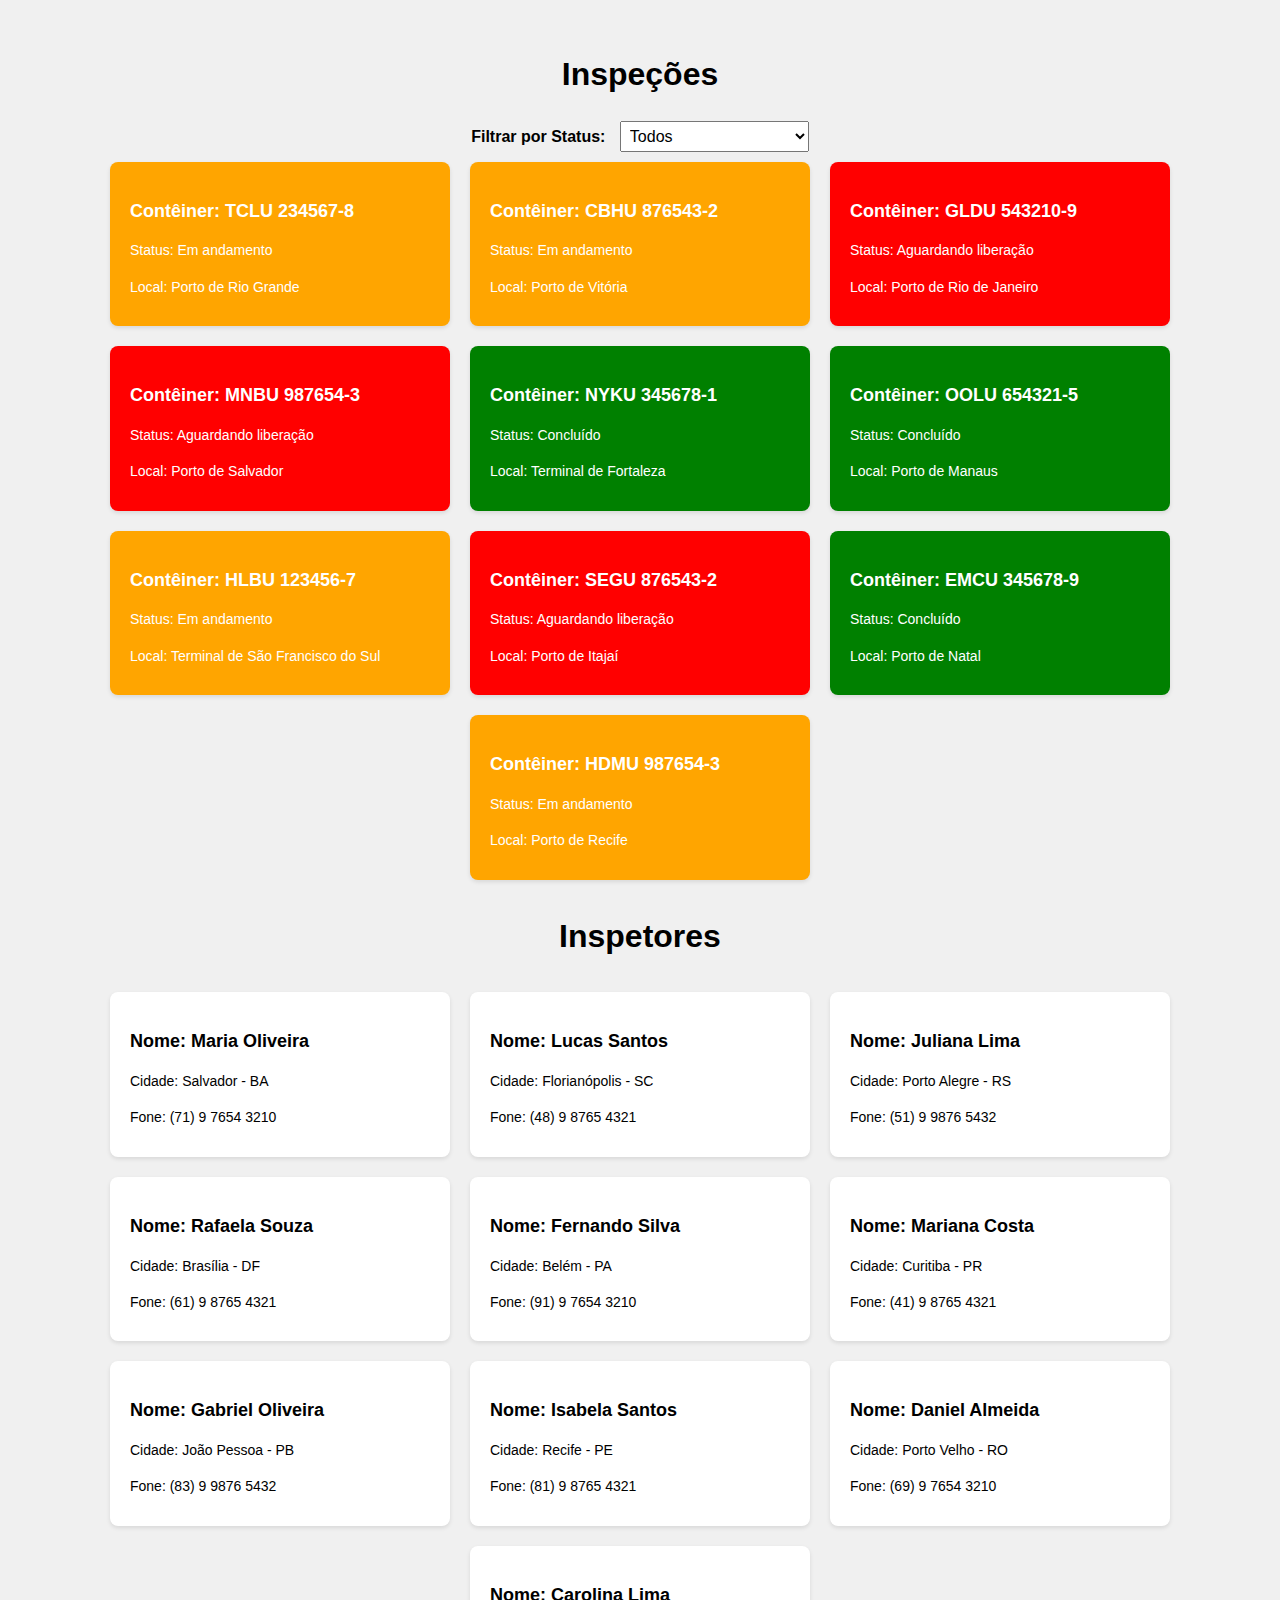
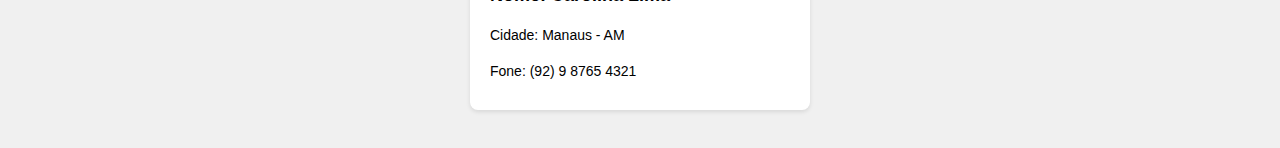
==== index.html @ 9f49e314 "commit 1" ====
<!DOCTYPE html>
<html lang="en">
  <head>
    <meta charset="UTF-8" />
    <meta name="viewport" content="width=device-width, initial-scale=1.0" />
    <title>Local API Example</title>
    <link rel="stylesheet" href="styles.css" />
  </head>
  <body>
    <h1>Inspeções</h1>
    <div>
      <label for="status-filter">Filtrar por Status:</label>
      <select id="status-filter">
        <option value="all">Todos</option>
        <option value="Concluído">Concluído</option>
        <option value="Em andamento">Em andamento</option>
        <option value="Aguardando liberação">Aguardando liberação</option>
      </select>
    </div>
    <ul id="inspections-list"></ul>
    <h1>Inspetores</h1>
    <ul id="inspectors-list"></ul>
    <script src="js/main.js" type="module"></script>
  </body>
</html>
---- styles.css ----
/* Estilo básico para o corpo da página */
body {
  font-family: Arial, sans-serif;
  line-height: 1.6;
  background-color: #f0f0f0;
  padding: 20px;
  display: flex;
  flex-direction: column;
  align-items: center;
}

/* Estilo para os títulos */
h1 {
  text-align: center;
  margin-bottom: 20px;
}

/* Estilo para o seletor de filtro */
label {
  font-weight: bold;
  margin-right: 10px;
}

#status-filter {
  padding: 5px;
  font-size: 16px;
}

/* Estilo para as listas de inspeções e inspetores */
ul {
  list-style-type: none;
  padding: 0;
  margin: 0;
  display: flex;
  flex-wrap: wrap;
  justify-content: center;
}

/* Estilo para cada card */
.card {
  background-color: #fff;
  border-radius: 8px;
  box-shadow: 0 2px 4px rgba(0, 0, 0, 0.1);
  margin: 10px;
  padding: 20px;
  width: 300px;
}

/* Estilo para o título do card */
.card h2 {
  font-size: 18px;
  margin-bottom: 10px;
}

/* Estilo para os parágrafos dentro do card */
.card p {
  font-size: 14px;
  margin-bottom: 8px;
}

/* Estilos específicos para os diferentes status */
.card.completed {
  border-left: 5px solid green;
}

.card.in-progress {
  border-left: 5px solid orange;
}

.card.pending {
  border-left: 5px solid red;
}

.card.unknown {
  border-left: 5px solid gray;
}

/* Estilo para o corpo da página quando a largura é menor */
@media screen and (max-width: 600px) {
  body {
    padding: 10px;
  }

  .card {
    width: 100%;
    margin: 10px 0;
  }
}
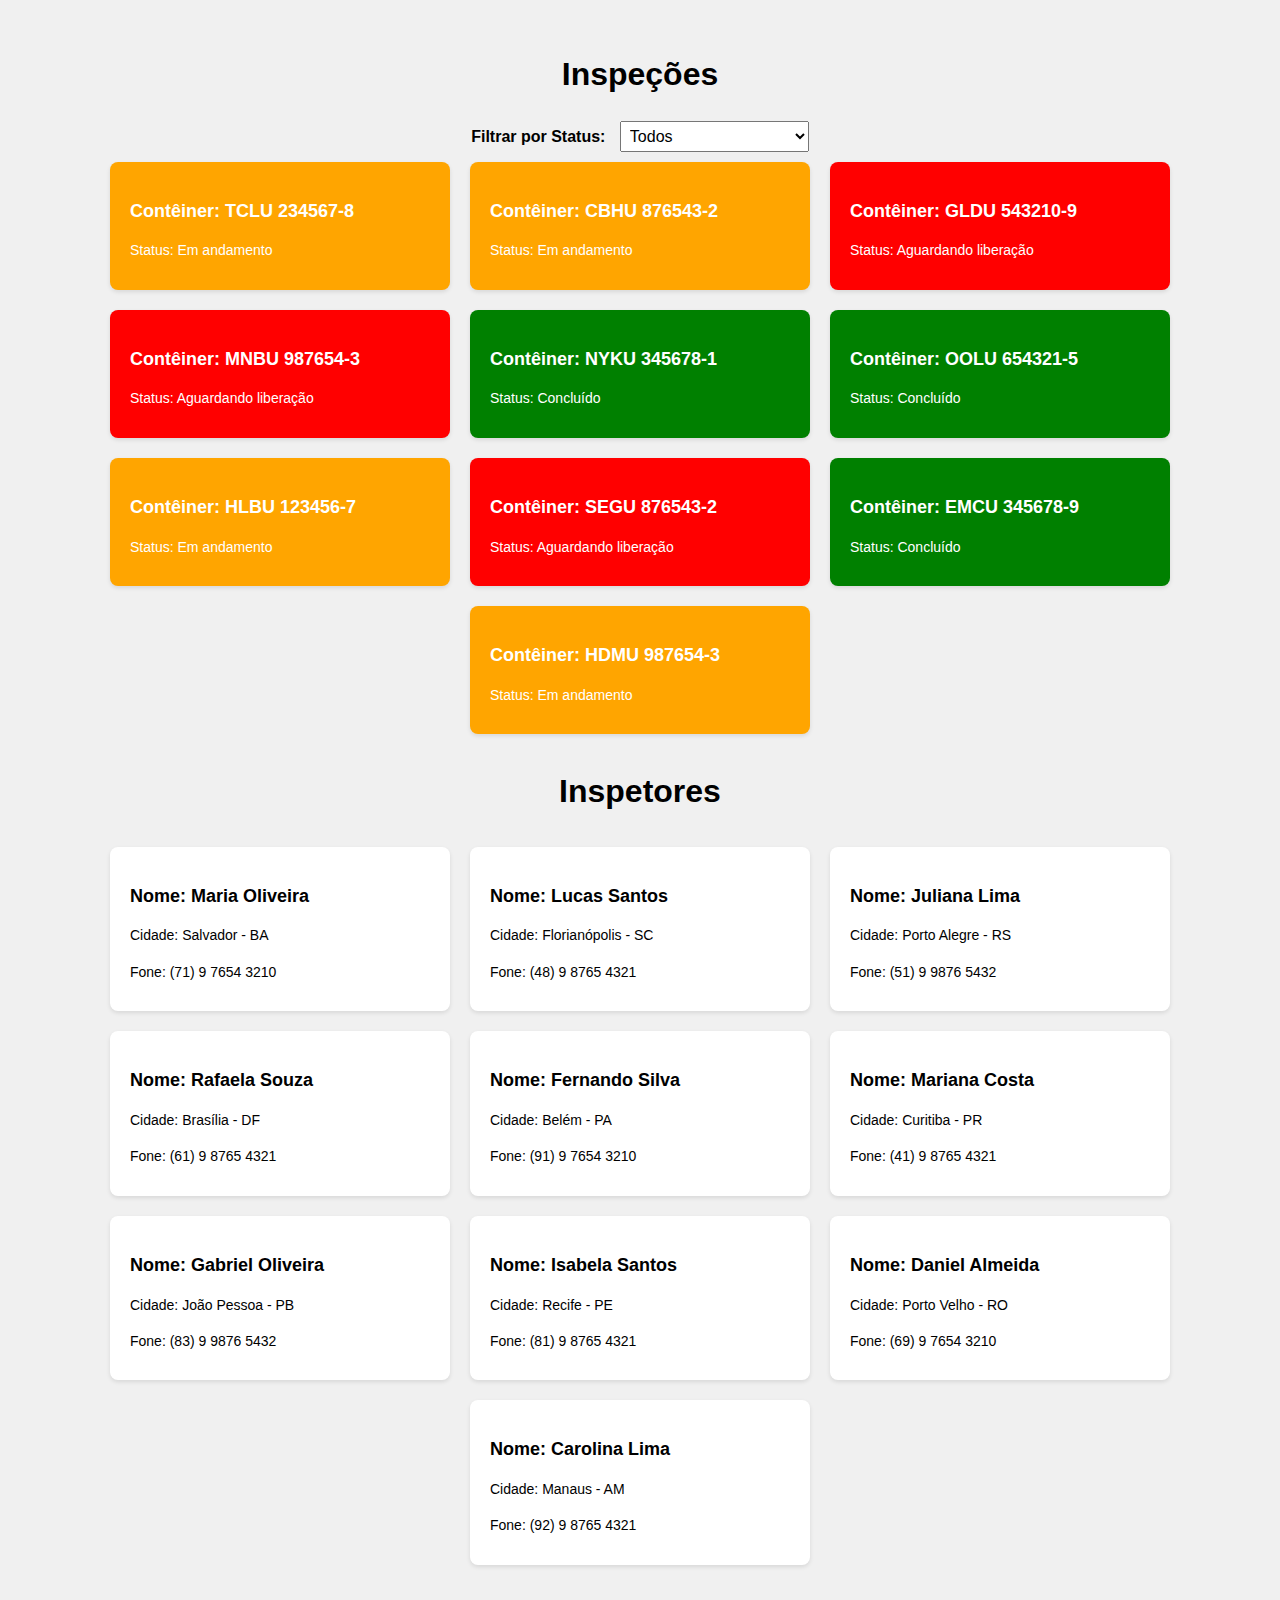
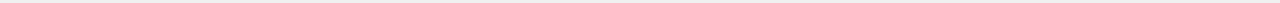
==== commit f5cd0b3d: "commit" ====
--- a/index.html
+++ b/index.html
@@ -4,7 +4,7 @@
     <meta charset="UTF-8" />
     <meta name="viewport" content="width=device-width, initial-scale=1.0" />
     <title>Local API Example</title>
-    <link rel="stylesheet" href="styles.css" />
+    <link rel="stylesheet" href="/styles/styles.css" />
   </head>
   <body>
     <h1>Inspeções</h1>
--- a/styles/styles.css
+++ b/styles/styles.css
@@ -0,0 +1,98 @@
+/* Estilo básico para o corpo da página */
+body {
+  font-family: Arial, sans-serif;
+  line-height: 1.6;
+  background-color: #f0f0f0;
+  padding: 20px;
+  display: flex;
+  flex-direction: column;
+  align-items: center;
+}
+
+/* Estilo para os títulos */
+h1 {
+  text-align: center;
+  margin-bottom: 20px;
+}
+
+/* Estilo para o seletor de filtro */
+label {
+  font-weight: bold;
+  margin-right: 10px;
+}
+
+#status-filter {
+  padding: 5px;
+  font-size: 16px;
+}
+
+/* Estilo para as listas de inspeções e inspetores */
+ul {
+  list-style-type: none;
+  padding: 0;
+  margin: 0;
+  display: flex;
+  flex-wrap: wrap;
+  justify-content: center;
+}
+
+a {
+  text-decoration: none;
+  cursor: pointer;
+}
+
+/* Estilo para cada card */
+.card {
+  background-color: #fff;
+  border-radius: 8px;
+  box-shadow: 0 2px 4px rgba(0, 0, 0, 0.1);
+  margin: 10px;
+  padding: 20px;
+  width: 300px;
+}
+
+/* Estilo para o título do card */
+.card h2 {
+  font-size: 18px;
+  margin-bottom: 10px;
+}
+
+/* Estilo para os parágrafos dentro do card */
+.card p {
+  font-size: 14px;
+  margin-bottom: 8px;
+}
+
+/* Estilos específicos para os diferentes status */
+.card.completed {
+  border-left: 5px solid green;
+}
+
+.card.in-progress {
+  border-left: 5px solid orange;
+}
+
+.card.pending {
+  border-left: 5px solid red;
+}
+
+.card.unknown {
+  border-left: 5px solid gray;
+}
+
+/* Estilo para o corpo da página quando a largura é menor */
+@media screen and (max-width: 600px) {
+  body {
+    padding: 10px;
+  }
+
+  .card {
+    width: 100%;
+    margin: 10px 0;
+  }
+}
+
+a {
+  text-decoration: none;
+  cursor: pointer;
+}
